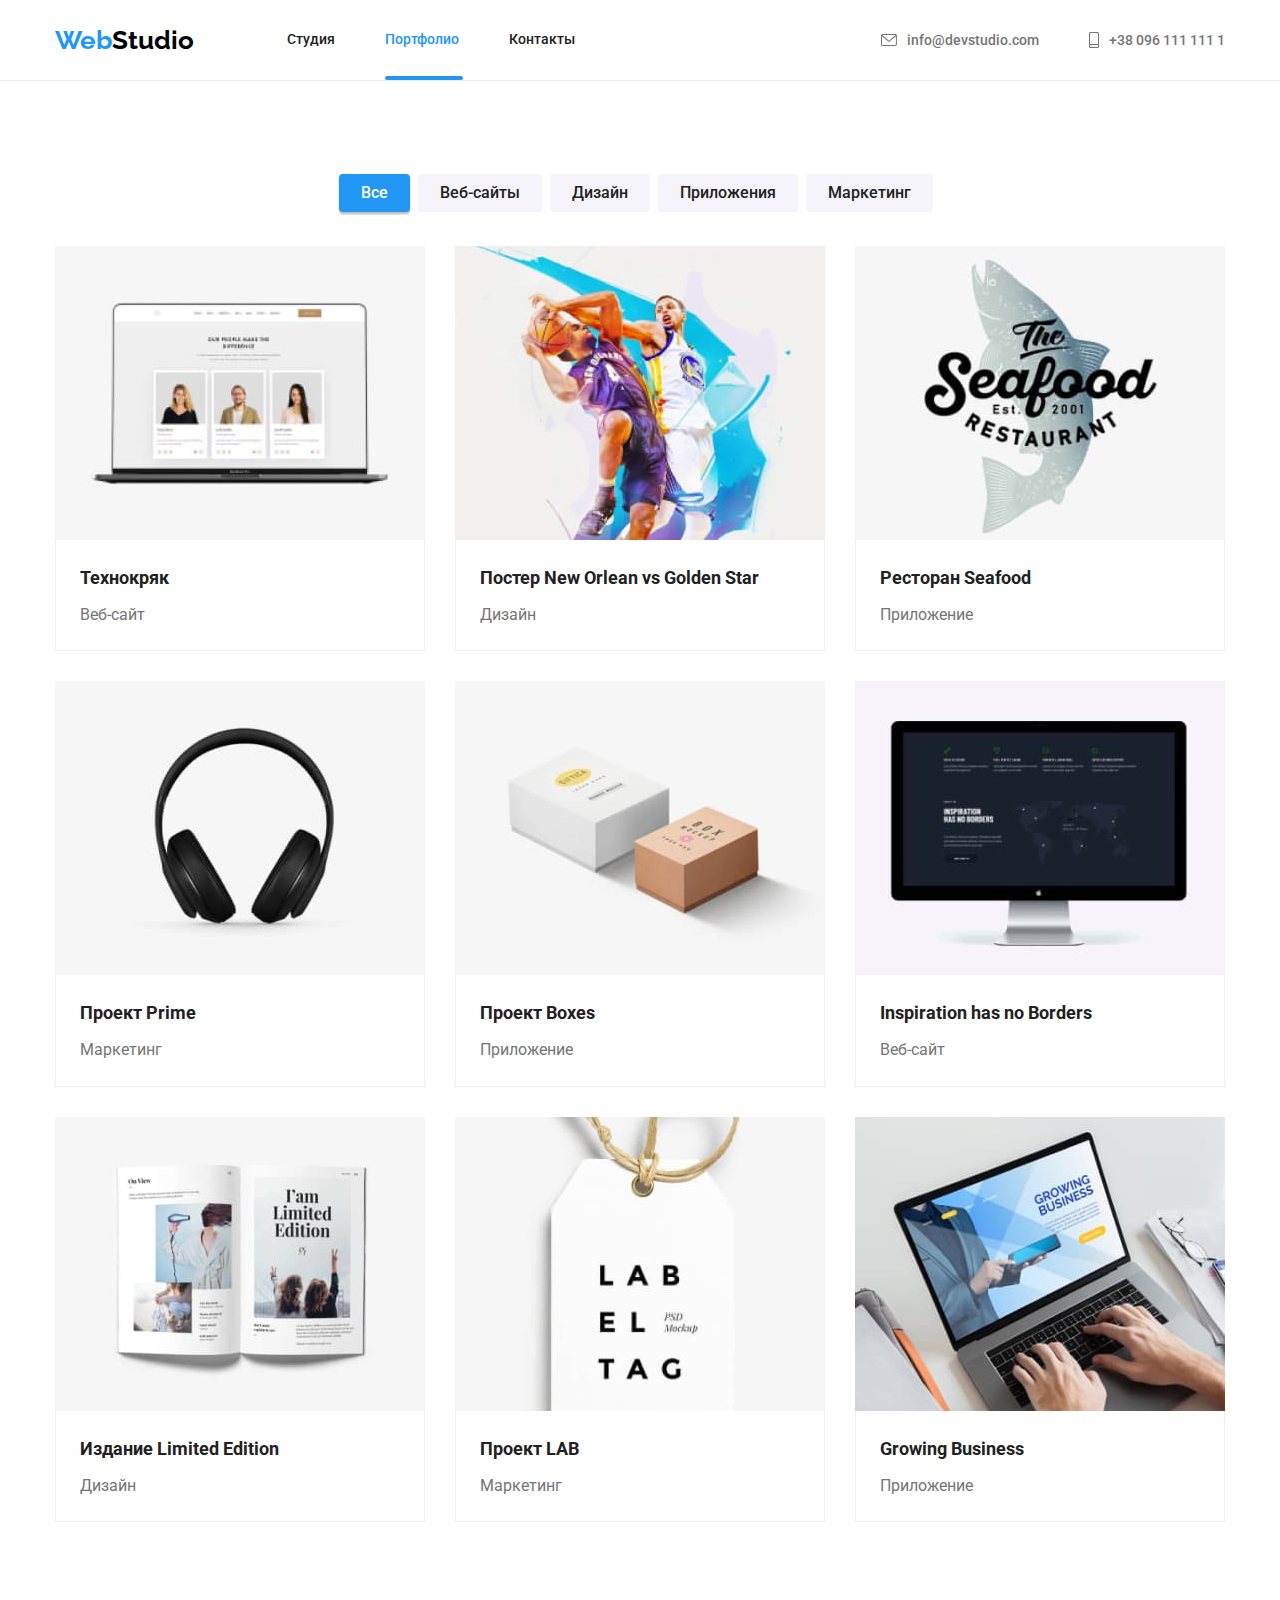
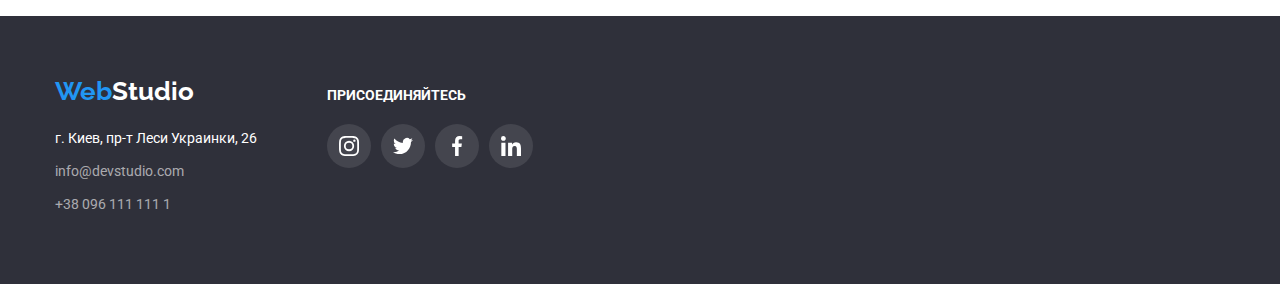
==== portfolio.html @ 64aadce5 "Initial commit" ====
<!DOCTYPE html>
<html lang="ru">
  <head>
    <meta charset="UTF-8" />
    <meta http-equiv="X-UA-Compatible" content="IE=edge" />
    <meta name="viewport" content="width=device-width, initial-scale=1.0" />
    <title>Портфолио</title>
    <link
      href="https://fonts.googleapis.com/css2?family=Raleway:wght@700&family=Roboto:wght@400;500;700;900&display=swap"
      rel="stylesheet"
    />
    <link
      rel="stylesheet"
      href="https://cdnjs.cloudflare.com/ajax/libs/modern-normalize/1.1.0/modern-normalize.min.css    "
    />
    <link rel="stylesheet" href="./css/slyles.css" />
  </head>
  <body>
    <header class="header">
      <nav class="container main-nav">
        <a href="./index.html" class="logo"
          >Web<span class="studio-header">Studio</span></a
        >
        <ul class="site-nav list">
          <li><a href="./index.html" class="link">Студия</a></li>
          <li><a href="" class="link-foto">Портфолио</a></li>
          <li><a href="" class="link">Контакты</a></li>
        </ul>
        <ul class="auth-nav list">
          <li class="nav-item">
            <a class="link" href="mailto:info@devstudio.com">
              <svg class="mail-icon" width="16" height="12">
                <use href="./images/symbol-defs.svg#icon-mail"></use>
              </svg>
              info@devstudio.com
            </a>
          </li>
          <li class="nav-item">
            <a class="link" href="tel:+380961111111">
              <svg class="mail-icon" width="10" height="16">
                <use href="./images/symbol-defs.svg#icon-smartphone"></use>
              </svg>
              +38 096 111 111 1
            </a>
          </li>
        </ul>
      </nav>
    </header>
    <main>
      <!--Портфолио-->
      <section class="section container portfolio">
        <h1 class="section-title hidden">Портфолио</h1>
        <ul class="list-button">
          <li><button type="button" class="section-btn-all">Все</button></li>
          <li><button type="button" class="section-btn">Веб-сайты</button></li>
          <li><button type="button" class="section-btn">Дизайн</button></li>
          <li>
            <button type="button" class="section-btn">Приложения</button>
          </li>
          <li><button type="button" class="section-btn">Маркетинг</button></li>
        </ul>
        <ul class="list foto">
          <li class="items">
            <div class="project-overlay">
              <a href="" class="list-link"
                ><img
                  src="./images/portfolio/cryak.jpg"
                  alt="Технокряк"
                  width="370"
                  height="294"
              /></a>
              <p class="text-portfolio">
                Ресурс предлагает комплексные предложения с разным уровнем
                функционала и сервисов. Все это позволит посетителю получить
                исчерпывающие сведения о компании или частном лице.
              </p>
            </div>
            <div class="project">
              <h2 class="project-name">Технокряк</h2>
              <p class="project-type">Веб-сайт</p>
            </div>
          </li>
          <li class="items">
            <div class="project-overlay">
              <a href="" class="list-link">
                <img
                  src="./images/portfolio/orlean.jpg"
                  alt="Постер New Orlean vs Golden Star"
                  width="370"
                  height="294"
              /></a>
              <p class="text-portfolio">
                Ресурс предлагает комплексные предложения с разным уровнем
                функционала и сервисов. Все это позволит посетителю получить
                исчерпывающие сведения о компании или частном лице.
              </p>
            </div>
            <div class="project">
              <h2 class="project-name">
                Постер <span>New Orlean vs Golden Star</span>
              </h2>
              <p class="project-type">Дизайн</p>
            </div>
          </li>
          <li class="items">
            <div class="project-overlay">
              <a href="" class="list-link"
                ><img
                  src="./images/portfolio/seafood.jpg"
                  alt="Ресторан Seafood"
                  width="370"
                  height="294"
              /></a>
              <p class="text-portfolio">
                Ресурс предлагает комплексные предложения с разным уровнем
                функционала и сервисов. Все это позволит посетителю получить
                исчерпывающие сведения о компании или частном лице.
              </p>
            </div>
            <div class="project">
              <h2 class="project-name">Ресторан <span>Seafood</span></h2>
              <p class="project-type">Приложение</p>
            </div>
          </li>
          <li class="items">
            <div class="project-overlay">
              <a href="" class="list-link"
                ><img
                  src="./images/portfolio/prime.jpg"
                  alt="Проект Prime"
                  width="370"
                  height="294"
              /></a>
              <p class="text-portfolio">
                Ресурс предлагает комплексные предложения с разным уровнем
                функционала и сервисов. Все это позволит посетителю получить
                исчерпывающие сведения о компании или частном лице.
              </p>
            </div>
            <div class="project">
              <h2 class="project-name">Проект <span>Prime</span></h2>
              <p class="project-type">Маркетинг</p>
            </div>
          </li>
          <li class="items">
            <div class="project-overlay">
              <a href="" class="list-link"
                ><img
                  src="./images/portfolio/boxes.jpg"
                  alt="Проект Boxes"
                  width="370"
                  height="294"
              /></a>
              <p class="text-portfolio">
                Ресурс предлагает комплексные предложения с разным уровнем
                функционала и сервисов. Все это позволит посетителю получить
                исчерпывающие сведения о компании или частном лице.
              </p>
            </div>
            <div class="project">
              <h2 class="project-name">Проект <span>Boxes</span></h2>
              <p class="project-type">Приложение</p>
            </div>
          </li>
          <li class="items">
            <div class="project-overlay">
              <a href="" class="list-link"
                ><img
                  src="./images/portfolio/inspiration.jpg"
                  alt="Inspiration has no Borders"
                  width="370"
                  height="294"
              /></a>
              <p class="text-portfolio">
                Ресурс предлагает комплексные предложения с разным уровнем
                функционала и сервисов. Все это позволит посетителю получить
                исчерпывающие сведения о компании или частном лице.
              </p>
            </div>
            <div class="project">
              <h2 class="project-name">
                <span>Inspiration has no Borders</span>
              </h2>
              <p class="project-type">Веб-сайт</p>
            </div>
          </li>
          <li class="items">
            <div class="project-overlay">
              <a href="" class="list-link"
                ><img
                  src="./images/portfolio/limited-edition.jpg"
                  alt="Издание Limited Edition"
                  width="370"
                  height="294"
              /></a>
              <p class="text-portfolio">
                Ресурс предлагает комплексные предложения с разным уровнем
                функционала и сервисов. Все это позволит посетителю получить
                исчерпывающие сведения о компании или частном лице.
              </p>
            </div>
            <div class="project">
              <h2 class="project-name">Издание <span>Limited Edition</span></h2>
              <p class="project-type">Дизайн</p>
            </div>
          </li>
          <li class="items">
            <div class="project-overlay">
              <a href="" class="list-link"
                ><img
                  src="./images/portfolio/lab.jpg"
                  alt="Проект LAB"
                  width="370"
                  height="294"
              /></a>
              <p class="text-portfolio">
                Ресурс предлагает комплексные предложения с разным уровнем
                функционала и сервисов. Все это позволит посетителю получить
                исчерпывающие сведения о компании или частном лице.
              </p>
            </div>
            <div class="project">
              <h2 class="project-name">Проект <span>LAB</span></h2>
              <p class="project-type">Маркетинг</p>
            </div>
          </li>
          <li class="items">
            <div class="project-overlay">
              <a href="" class="list-link"
                ><img
                  src="./images/portfolio/growing.jpg"
                  alt="Growing Business"
                  width="370"
                  height="294"
              /></a>
              <p class="text-portfolio">
                Ресурс предлагает комплексные предложения с разным уровнем
                функционала и сервисов. Все это позволит посетителю получить
                исчерпывающие сведения о компании или частном лице.
              </p>
            </div>
            <div class="project">
              <h2 class="project-name"><span>Growing Business</span></h2>
              <p class="project-type">Приложение</p>
            </div>
          </li>
        </ul>
      </section>
    </main>

    <footer class="footer">
      <div class="container">
        <div class="address">
          <a href="./index.html" class="logo"
            >Web<span class="studio-footer">Studio</span></a
          >
          <address>
            <ul class="list">
              <li>
                <a
                  href="https://bit.ly/3pXMvUd"
                  target="_blank"
                  rel="noopener noreferrer"
                  class="list-address"
                  >г. Киев, пр-т Леси Украинки, 26</a
                >
              </li>
              <li>
                <a href="mailto:info@devstudio.com" class="mail"
                  >info@devstudio.com</a
                >
              </li>
              <li>
                <a href="tel:+380961111111" class="tel">+38 096 111 111 1</a>
              </li>
            </ul>
          </address>
        </div>
        <div class="content">
          <h4>ПРИСОЕДИНЯЙТЕСЬ</h4>
          <ul class="social-network-footer">
            <li class="social-footer">
              <a class="social-link-footer" href="" aria-label="Instagram">
                <svg class="network-footer" width="20px" height="20px">
                  <use href="./images/symbol-defs.svg#icon-instagram"></use>
                </svg>
              </a>
            </li>
            <li class="social-footer">
              <a class="social-link-footer" href="" aria-label="Twitter">
                <svg class="network-footer" width="20" height="20">
                  <use href="./images/symbol-defs.svg#icon-twitter"></use>
                </svg>
              </a>
            </li>
            <li class="social-footer">
              <a class="social-link-footer" href="" aria-label="Facebook">
                <svg class="network-footer" width="20" height="20">
                  <use href="./images/symbol-defs.svg#icon-facebook"></use>
                </svg>
              </a>
            </li>
            <li class="social-footer">
              <a class="social-link-footer" href="" aria-label="LinkedIn">
                <svg class="network-footer" width="20" height="20">
                  <use href="./images/symbol-defs.svg#icon-linkedin"></use>
                </svg>
              </a>
            </li>
          </ul>
        </div>
      </div>
    </footer>
  </body>
</html>
---- css/slyles.css ----
:root {
    --primary-text-color: #757575;
    --title-text-color: #212121;
    --text-decoration-color: #2196f3;
    --white-color:#ffffff;
    --btn-bg-color:#F5F4FA;
    --icon-color:#AFB1B8;
    --complementary-color: #2F303ACC;
  }
  
  body {
    font-family: "Roboto", "Oxygen", "Ubuntu", "Cantarell", "Open Sans",
      "Helvetica Neue", sans-serif;
  }
  
  /* Логотип */
  .studio-header {
    color: #000;
    font-family: 'Raleway';
  }
  
  .studio-footer {
    display: inline-block;
    color: var(--white-color);
    margin-bottom: 20px;
  }
  
  .logo {
    display: inline-block;
    margin-bottom: 20;
    font-family: 'Raleway';
    font-weight: 700;
    font-size: 26px;
    line-height: 1.19;
    color: var(--text-decoration-color);
    text-decoration: none;
    transition-property: color;
    transition-duration: 250ms;
    transition-timing-function: cubic-bezier(0.4, 0, 0.2, 1)
  }
  
  .logo:hover {
    color: var(--text-decoration-color);
  }

  /* Утилиты */
  .list {
    list-style-type: none;
    padding: 0;
    margin: 0;
  }  
  
  .container{
    margin-left: auto;
    margin-right: auto;
    width: 1170px;
  }

.hero,
.features{
  align-items: center;
}

.link{
  display: block;
  padding-top: 32px;
  padding-bottom: 32px;
  color: var(--primary-text-color); 
}

/* Скрытый заголовок h1 */
.hidden{
    display: none;
  }

/* Полоса под header*/
   .header{
     outline: 1px solid #ECECEC;
   } 


  /* Header Студия и Фото*/
  .link-studio,
  .link-foto {
    display: block;
    padding-top: 32px;
    padding-bottom: 32px;
    font-weight: 500;
    font-size: 14px;
    line-height: 1.14;
    color: var(--text-decoration-color);
    text-decoration: none;
  }

  .link-studio::after{
    position: absolute;
    display: block;
    content: "";
    width: 48px;
    height: 4px;
    border-radius: 2px;
    margin-top: 28px;
    background-color: var(--text-decoration-color);
    opacity: 1;
  }

  .link-foto::after{
    position: absolute;
    display: block;
    content: "";
    width: 78px;
    height: 4px;
    border-radius: 2px;
    margin-top: 28px;
    background-color: var(--text-decoration-color);
    opacity: 1;
  }


  /* Main-nav */
  .main-nav{
    display: flex;
    align-items: center;
  }
  
  /* Site-nav */
  .site-nav .link {
    font-weight: 500;
    font-size: 14px;
    line-height: 1.14;
    color: var(--title-text-color);
    text-decoration: none;
    transition-property: color;
    transition-duration: 250ms;
    transition-timing-function: cubic-bezier(0.4, 0, 0.2, 1)
  }
  
  .site-nav .link:hover,
  .site-nav .link:focus {
    color: var(--text-decoration-color);
  }
  
.site-nav{
  display: flex;
  margin-left: 93px;
}

.site-nav li:not(:last-child){
  margin-right: 50px;
}

  /* Auth-nav */
  .auth-nav{
    display: flex;
    margin-left: auto;
  }

  .auth-nav .link {
    display: flex;
    align-items: center;
    padding-top: 32px;
    padding-bottom: 32px;
    border: none;
    font-weight: 500;
    font-size: 14px;
    line-height: 1.14
    color: var(--primary-text-color);
    text-decoration: none;
    transition-duration: 250ms;
    transition-timing-function: cubic-bezier(0.4, 0, 0.2, 1)
  }

  .mail-icon{
    margin-right: 10px;
    fill: currentColor;
    align-items: center;
    transition-duration: 250ms;
    transition-timing-function: cubic-bezier(0.4, 0, 0.2, 1)
  }

  .mail-icon:hover,
  .mail-icon:focus{
    fill: var(--text-decoration-color);

  }

  .auth-nav .link:hover,
  .auth-nav .link:focus {
    color: var(--text-decoration-color);

  }
   
  .auth-nav li+ li{
  margin-left: 50px;
  }

  /* Hero */
  .hero {
    background-color: #2F303A;
    background-image: linear-gradient(rgba(47, 48, 58, 0.4), rgba(47, 48, 58, 0.4)), url('../images/hero.jpg');
    margin-left: auto;
    margin-right: auto;
    max-width: 1600px;
    height: 600px;
    text-align: center;
    padding-top: 200px;
    padding-bottom: 200px;
  }
  .hero-title {
    margin-top: 0;
    margin-bottom: 30px;
    font-weight: 900;
    font-size: 44px;
    line-height: 1.36;
    text-transform: uppercase;
    color: var(--white-color);
  }
  .hero .button {
    display: inline-block;
    padding: 10px 32px;
    border: none;
    font-weight: 700;
    font-size: 16px;
    line-height: 1.9;
    color: var(--white-color);
    background-color: var(--text-decoration-color);
    border-radius: 4px;
    min-width: 200px;
    text-align: center;
    transition-duration: 250ms;
    transition-timing-function: cubic-bezier(0.4, 0, 0.2, 1)
  }

  .hero .button:hover{
    color: var(--white-color);
    background-color: #188CE8;
  }

  .backdrop{
    width: 100%;
    height: 100%;
    position:fixed;
    top: 0;
    left: 0;
    background-color: rgba(0, 0, 0, 0.2);
    opacity: 1;
    transition-duration: 250ms;
    transition-timing-function: cubic-bezier(0.4, 0, 0.2, 1)
  }

  .modal{
    width: 528px;
    height: 581px;
    position: absolute;
    background-color: var(--white-color);
    top: 50%;
    left: 50%;
    border-radius: 4px;
    transform: translate(-50%,-50%);
    transition-duration: 250ms;
    transition-timing-function: cubic-bezier(0.4, 0, 0.2, 1)
  }

  .close-button{
    width: 30px;
    height: 30px;
    position: absolute;
    top: 8px;
    right: 10px;
    background-color: transparent;
    border: 1px solid rgba(0, 0, 0, 0.1);
    border-radius: 50%;
    cursor: pointer;
    transition-duration: 250ms;
    transition-timing-function: cubic-bezier(0.4, 0, 0.2, 1)
  }

  .backdrop.is-hidden{
    opacity: 0;
    visibility: hidden;
    pointer-events: none;
  }

  /* Заголовки всех секций h1 */
  .section-title {
    text-align: center;
    margin-top: 0;
    font-weight: 700;
    font-size: 36px;
    line-height: 1.17;
    color: var(--title-text-color);
  }

  .section{
    padding-top: 94px;
    padding-bottom: 94px;
  }
  
  .content{
    padding-top: 0;
  }

  /* секция Особенности */
.features{
  display: flex;
  flex-wrap: wrap;
  align-items: center;
  justify-content: space-between;
}

.features .item{
  width: 270px;
}

  .title {
    margin-top: 0;
    margin-bottom: 10px;
    font-weight: 700;
    font-size: 14px;
    line-height: 1.14;
    color: var(--title-text-color);
    text-transform: uppercase;
  }

  .text {
    margin-top: 0;
    margin-bottom: 0;
    font-weight: 400;
    font-size: 14px;
    line-height: 1.71;
    color: var(--primary-text-color);
  }

  .item-features{
    display: flex;
    width: 270px;
    height: 120px;
    justify-content: center;
    align-items: center;
    margin-bottom: 30px;
    border: 1px solid transparent;
    border-radius: 4px;
    background-color: var(--btn-bg-color);
  }
  
/* Чем мы занимаемся */
  .picture{
  display: flex;
  justify-content: space-between;
  }

  .item-picture{
    position: relative;
  }

  .text-picture{
    position: absolute;
    display: flex;
    width: 100%;
    padding-top: 27px;
    padding-bottom: 27px;
    justify-content: center;
    align-items: center;
    color: var(--white-color);
    background-color: rgba(47, 48, 58, 0.8);
    font-weight: 700;
    font-size: 14px;
    line-height: 1.17;
    transform: translate(0px, -100%);
  } 


  /* секция Наша команда */
  .peoples{
    background-color: #F5F4FA;
  }

  .userpic{
    display: flex;
    justify-content: space-between;
  }

  .item-userpic{
    box-shadow: 0px 1px 3px rgba(0, 0, 0, 0.12),
    0px 1px 1px rgba(0, 0, 0, 0.14),
    0px 2px 1px rgba(0, 0, 0, 0.2);
  }

  img{
    display: block;
    max-width: 100%
  }

  .name-position{
    padding-top: 30px;
    padding-bottom: 30px;
    box-shadow: 0px 1px 3px rgba(0, 0, 0, 0.12),
    0px 1px 1px rgba(0, 0, 0, 0.14),
    0px 2px 1px rgba(0, 0, 0, 0.2);
    border-radius: 0px 0px 4px 4px;
    background-color: var(--white-color);
  }

  .name {
    margin-top: 0px;
    margin-bottom: 10px;
    text-align: center;
    font-weight: 500;
    font-size: 16px;
    line-height: 1.19
    color: var(--title-text-color);
  }
  
  .position {
    margin-top: 0;
    margin-bottom: 16px;
    text-align: center;
    font-weight: 400;
    font-size: 16px;
    line-height: 1.19;
    color: var(--primary-text-color);
  }

  .social-network{
    display: flex;
    justify-content: space-between;
    align-items: center;
    padding-right: 32px;
    padding-left: 32px;
    list-style-type: none;
  }
  
  .social-network>.social:not(:last-child){
    margin-right: 10px;}
  

 .social-link{
   display: flex;
    width: 44px;
    height: 44px;
    border-radius: 50%;
    justify-content: center;
    align-items: center;
    cursor: pointer;
    background-color: var(--white-color);
    fill: var(--icon-color);
    transition-duration: 250ms;
    transition-timing-function: cubic-bezier(0.4, 0, 0.2, 1)
  }

  .social-link:hover,
  .social-link:focus{
    background-color: var(--text-decoration-color);
    fill: var(--white-color);

  }

/* Постоянные клиенты */
.clients{
  width: 1170px;
  margin-left: auto;
  margin-right: auto;
}

.list-clients{
  display: flex;
  list-style-type: none;
  padding: 0;
}

.item-clients:not(:last-child){
  margin-right: 30px;
}

.link-clients{
  display: flex;
  width: 170px;
  height: 92px;
  justify-content: center;
  align-items: center;
  border-radius: 4px;
  border: 1px solid #AFB1B8;
  fill: var(--icon-color);
  transition-duration: 250ms;
  transition-timing-function: cubic-bezier(0.4, 0, 0.2, 1)
}

.link-clients:hover,
.link-clients:focus{
  border: 1px solid #2196F3;
  fill: var(--text-decoration-color);

}

  /* Кнопки портфолио */
  .section-btn-all {
    display: block;
    padding: 6px 22px;
    margin-right: 8px;
    border: none;
    box-shadow: 0px 3px 1px rgba(0, 0, 0, 0.1),
    0px 1px 2px rgba(0, 0, 0, 0.08),
    0px 2px 2px rgba(0, 0, 0, 0.12);
    border-radius: 4px;
    font-weight: 500;
    font-size: 16px;
    line-height: 1.62;
    color: var(--white-color);
    background-color: var(--text-decoration-color);
  }
  
  .section-btn{
    display: block;
    padding: 6px 22px;
    margin-right: 8px;
    border: none;
    border-radius: 4px;
    font-weight: 500;
    font-size: 16px;
    line-height: 1.62;
    text-align: center;
    color: var(--title-text-color);
    background-color: #F5F4FA;
    transition-duration: 250ms;
    transition-timing-function: cubic-bezier(0.4, 0, 0.2, 1)
    }
    
  .section-btn:hover,
  .section-btn:focus {
    font-weight: 500;
    font-size: 16px;
    line-height: 1.62;
    color: var(--white-color);
    background-color: var(--text-decoration-color);
    box-shadow: 0px 3px 1px rgba(0, 0, 0, 0.1),
    0px 1px 2px rgba(0, 0, 0, 0.08),
    0px 2px 2px rgba(0, 0, 0, 0.12);

  }

  .list-button{
    list-style: none;
  }
  
  /* Портфолио*/

.portfolio{
  padding: 94px 0;
}

.list-button{
  display: flex;
  margin: 0 0 34px;
  padding-left: 0;
  padding-right: 0;
  justify-content: center;
}

.foto{
  display: flex;
  flex-wrap: wrap;
  justify-content: space-between;
  margin: 0 0 -30px -30px;
}

.items{
  box-sizing: border-box;
  width: calc(100%/3 - 30px);
  margin: 0 0 30px 30px;
  transition-duration: 250ms;
  transition-timing-function: cubic-bezier(0.4, 0, 0.2, 1)
}

.items:hover{
  box-shadow: 1px 4px 6px rgba(0, 0, 0, 0.16),
  0px 4px 4px rgba(0, 0, 0, 0.06),
  0px 1px 1px rgba(0, 0, 0, 0.12);
}

.project-overlay{
  position: relative;
  overflow: hidden;
}

.text-portfolio{
  position:absolute;
  top: 0;
  left: 0;
  width: 370px;
  height: 294px;
  font-size: 18px;
  line-height: 1.56;
  color: var(--white-color);
  padding: 63px 24px;
  margin-top: 0px;
  margin-bottom: 0px;
  background-color: rgba(33, 150, 243, 0.9);
  transform: translateY(100%);
  transition: transform 250ms cubic-bezier(0.4, 0, 0.2, 1);
}

.items:hover .text-portfolio{
  transform: translateY(0%);
  transition: transform 250ms cubic-bezier(0.4, 0, 0.2, 1);
}

.project{
  margin-left: auto;
  margin-right: auto;
  padding: 20px 24px;
   background: #FFFFFF;
   border: 1px solid #EEEEEE;
  border-top: none;
}

  .project-name {
    margin: 0 0 4px;
    font-weight: 700;
    font-size: 18px;
    line-height: 2;
    color: var(--title-text-color)
  }
  
  .project-type {
    margin: 0;
    font-weight: 400;
    font-size: 16px;
    line-height: 1.9;
    color: var(--primary-text-color);
  }

  .list-link{
    transition-duration: 250ms;
    transition-timing-function: cubic-bezier(0.4, 0, 0.2, 1)
  }

  .list-link:hover{
    background-color: var(--text-decoration-color);
  }

  /* Footer */
  .footer {
    background: #2f303a;
  }

  .footer>.container{
    display: flex;
  }

  /* Адрес */
  .address{
    padding: 60px 70px 60px 0px;
  }

  .list-address {
  font-style: normal;
  font-weight: 400;
  font-size: 14px;
  line-height: 1.71;
  color: var(--white-color) ;
  text-decoration: none;
  transition-duration: 250ms;
  transition-timing-function: cubic-bezier(0.4, 0, 0.2, 1)
  }
  
  .list-address:hover,
  .list-address:focus,
  .mail:hover,
  .mail:focus,
  .tel:hover,
  .tel:focus {
  color: var(--text-decoration-color);

  }
  
  .mail,
  .tel {
  font-style: normal;
  font-weight: 400;
  font-size: 14px;
  line-height: 1.71;
  color: rgba(255, 255, 255, 0.6);
  text-decoration: none;
  transition-duration: 250ms;
  transition-timing-function: cubic-bezier(0.4, 0, 0.2, 1)
  }

.list-address,
.mail{
  display: inline-block;
  margin-bottom: 9px;
}

  .tel{
    display: inline-block;
  }

  /* Присоединяйтесь в социальных сетях */
  .content{
    padding-top: 72px;
    padding-bottom: 100px;
  }

  h4{
    margin-top: 0;;
    margin-bottom: 20px;
    font-style: bold;
    font-size: 14px;
    line-height: 1.14;
    color: var(--white-color);
  }

  .social-network-footer{
    display: flex;
    list-style-type: none;
    padding: 0;
  }

  .social-footer:not(:last-child){
    margin-right: 10px;
  }

  .social-link-footer{
    display: flex;
     width: 44px;
     height: 44px;
     border-radius: 50%;
     justify-content: center;
     align-items: center;
     cursor: pointer;
     background-color: rgba(255, 255, 255, 0.1);
     fill: var(--white-color);
     transition-duration: 250ms;
     transition-timing-function: cubic-bezier(0.4, 0, 0.2, 1)
   }
 
   .social-link-footer:hover,
   .social-link-footer:focus{
     background-color: var(--text-decoration-color);
     fill: var(--white-color);
   }
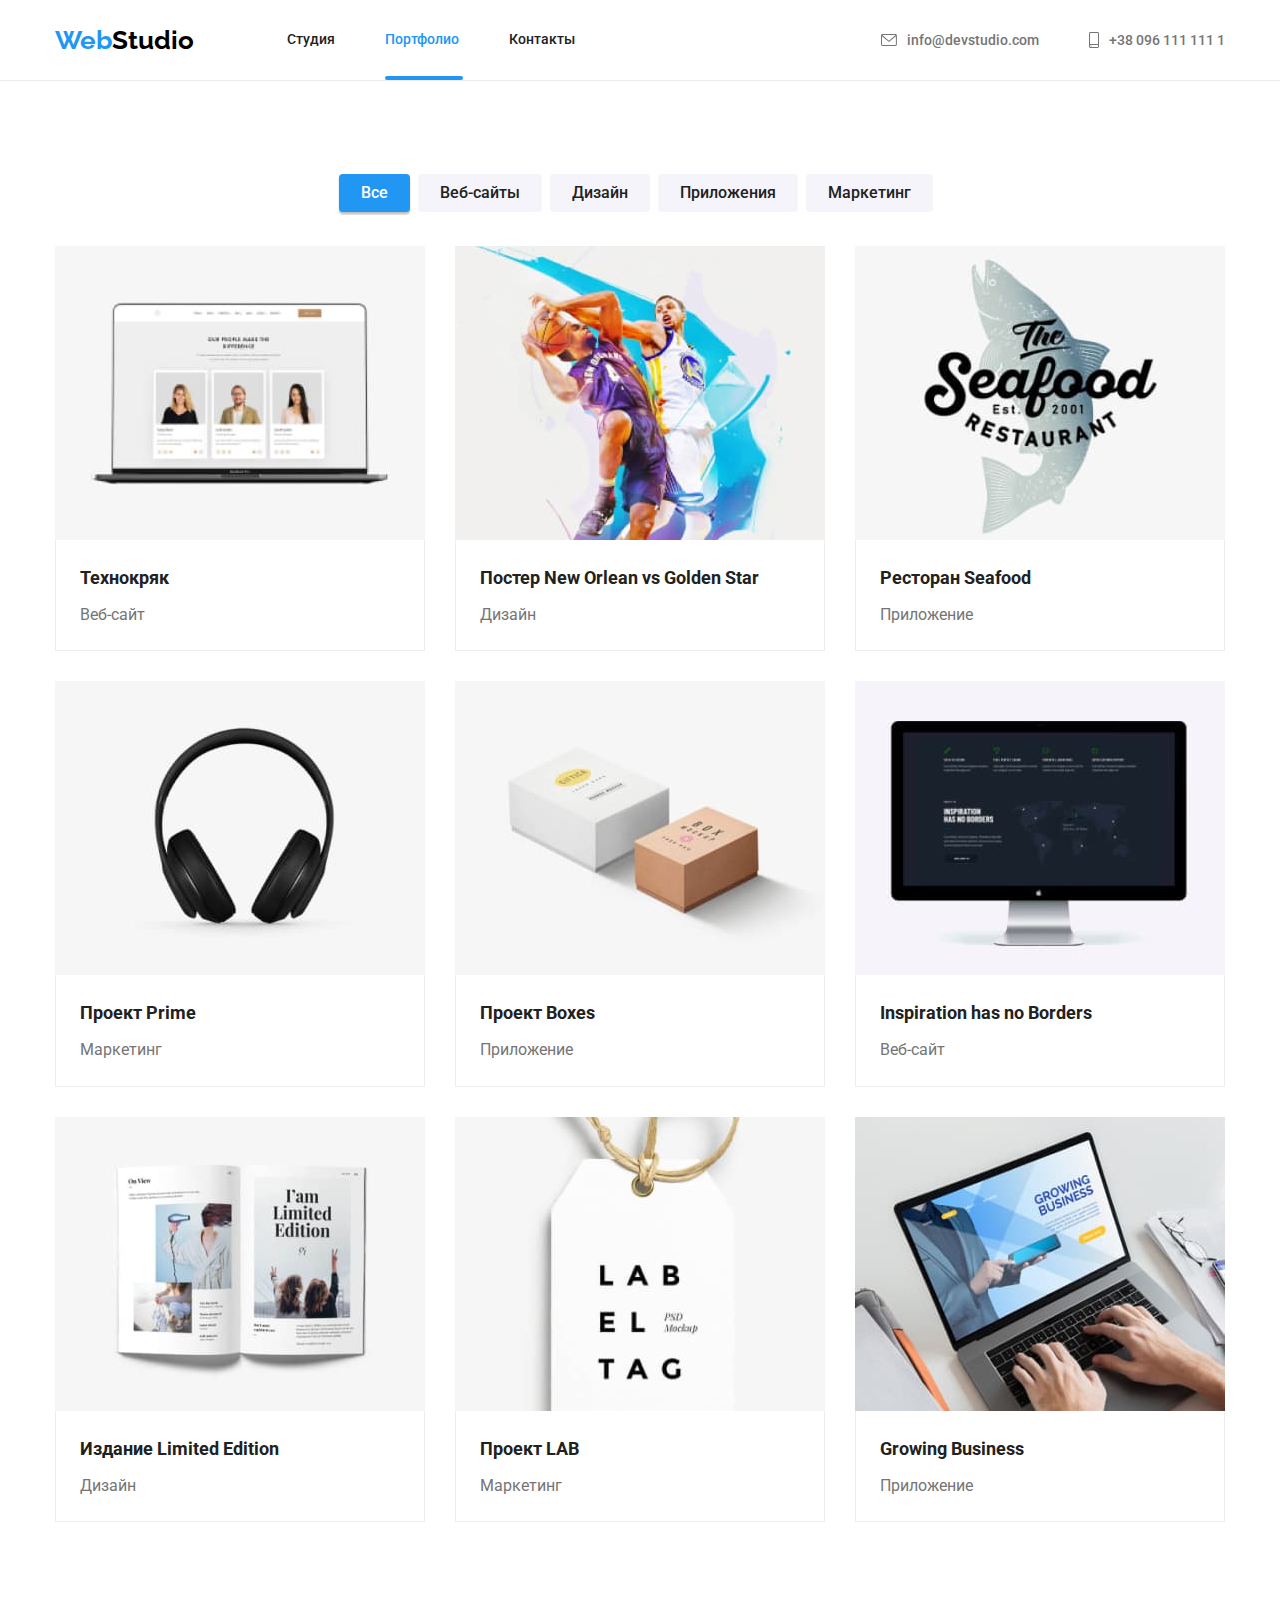
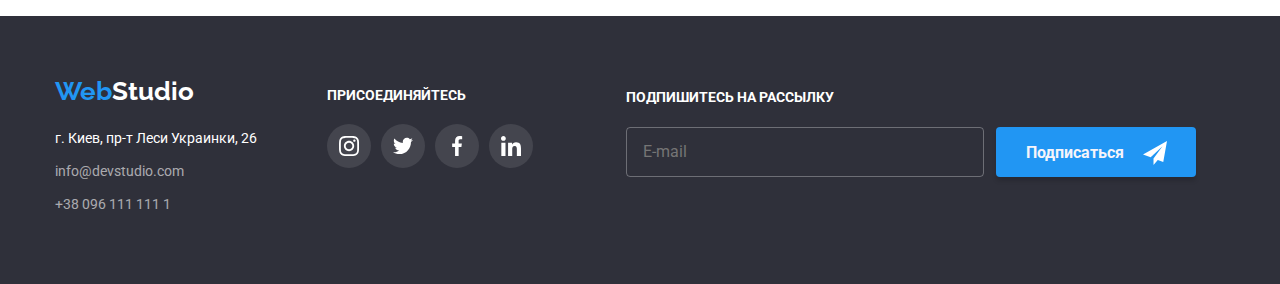
==== commit 8a0a6010: "готовое ДЗ-06" ====
--- a/portfolio.html
+++ b/portfolio.html
@@ -281,7 +281,7 @@
           <ul class="social-network-footer">
             <li class="social-footer">
               <a class="social-link-footer" href="" aria-label="Instagram">
-                <svg class="network-footer" width="20px" height="20px">
+                <svg class="network-footer" width="20" height="20">
                   <use href="./images/symbol-defs.svg#icon-instagram"></use>
                 </svg>
               </a>
@@ -309,6 +309,25 @@
             </li>
           </ul>
         </div>
+        <div class="forma">
+          <form class="form">
+            <span class="form-label">ПОДПИШИТЕСЬ НА РАССЫЛКУ</span><br />
+            <div class="footer-box">
+              <input
+                type="text"
+                class="form-input"
+                name="subscription"
+                placeholder="E-mail"
+              />
+              <button class="btn" type="submit">
+                <span class="btn-title">Подписаться</span>
+                <svg class="btn-icon" width="24" height="24">
+                  <use href="./images/symbol-defs.svg#icon-telegram"></use>
+                </svg>
+              </button>
+            </div>
+          </form>
+        </div>
       </div>
     </footer>
   </body>
--- a/css/slyles.css
+++ b/css/slyles.css
@@ -6,6 +6,7 @@
     --btn-bg-color:#F5F4FA;
     --icon-color:#AFB1B8;
     --complementary-color: #2F303ACC;
+    --option: cubic-bezier(0.4, 0, 0.2, 1);
   }
   
   body {
@@ -36,7 +37,7 @@
     text-decoration: none;
     transition-property: color;
     transition-duration: 250ms;
-    transition-timing-function: cubic-bezier(0.4, 0, 0.2, 1)
+    transition-timing-function: var(--option);
   }
   
   .logo:hover {
@@ -132,7 +133,7 @@
     text-decoration: none;
     transition-property: color;
     transition-duration: 250ms;
-    transition-timing-function: cubic-bezier(0.4, 0, 0.2, 1)
+    transition-timing-function: var(--option);
   }
   
   .site-nav .link:hover,
@@ -175,7 +176,7 @@
     fill: currentColor;
     align-items: center;
     transition-duration: 250ms;
-    transition-timing-function: cubic-bezier(0.4, 0, 0.2, 1)
+    transition-timing-function: var(--option);
   }
 
   .mail-icon:hover,
@@ -228,7 +229,7 @@
     min-width: 200px;
     text-align: center;
     transition-duration: 250ms;
-    transition-timing-function: cubic-bezier(0.4, 0, 0.2, 1)
+    transition-timing-function: var(--option);
   }
 
   .hero .button:hover{
@@ -245,7 +246,7 @@
     background-color: rgba(0, 0, 0, 0.2);
     opacity: 1;
     transition-duration: 250ms;
-    transition-timing-function: cubic-bezier(0.4, 0, 0.2, 1)
+    transition-timing-function: var(--option);
   }
 
   .modal{
@@ -255,10 +256,11 @@
     background-color: var(--white-color);
     top: 50%;
     left: 50%;
+    box-shadow: 0px 1px 3px rgba(0, 0, 0, 0.12), 0px 1px 1px rgba(0, 0, 0, 0.14), 0px 2px 1px rgba(0, 0, 0, 0.2);
     border-radius: 4px;
     transform: translate(-50%,-50%);
     transition-duration: 250ms;
-    transition-timing-function: cubic-bezier(0.4, 0, 0.2, 1)
+    transition-timing-function: var(--option);
   }
 
   .close-button{
@@ -272,7 +274,11 @@
     border-radius: 50%;
     cursor: pointer;
     transition-duration: 250ms;
-    transition-timing-function: cubic-bezier(0.4, 0, 0.2, 1)
+    transition-timing-function: var(--option);
+  }
+
+  .close-icon:hover{
+    fill: var(--text-decoration-color);
   }
 
   .backdrop.is-hidden{
@@ -445,7 +451,7 @@
     background-color: var(--white-color);
     fill: var(--icon-color);
     transition-duration: 250ms;
-    transition-timing-function: cubic-bezier(0.4, 0, 0.2, 1)
+    transition-timing-function: var(--option);
   }
 
   .social-link:hover,
@@ -482,7 +488,7 @@
   border: 1px solid #AFB1B8;
   fill: var(--icon-color);
   transition-duration: 250ms;
-  transition-timing-function: cubic-bezier(0.4, 0, 0.2, 1)
+  transition-timing-function: var(--option);
 }
 
 .link-clients:hover,
@@ -522,7 +528,7 @@
     color: var(--title-text-color);
     background-color: #F5F4FA;
     transition-duration: 250ms;
-    transition-timing-function: cubic-bezier(0.4, 0, 0.2, 1)
+    transition-timing-function: var(--option);
     }
     
   .section-btn:hover,
@@ -568,7 +574,7 @@
   width: calc(100%/3 - 30px);
   margin: 0 0 30px 30px;
   transition-duration: 250ms;
-  transition-timing-function: cubic-bezier(0.4, 0, 0.2, 1)
+  transition-timing-function: var(--option);
 }
 
 .items:hover{
@@ -631,7 +637,7 @@
 
   .list-link{
     transition-duration: 250ms;
-    transition-timing-function: cubic-bezier(0.4, 0, 0.2, 1)
+    transition-timing-function: var(--option);
   }
 
   .list-link:hover{
@@ -660,7 +666,7 @@
   color: var(--white-color) ;
   text-decoration: none;
   transition-duration: 250ms;
-  transition-timing-function: cubic-bezier(0.4, 0, 0.2, 1)
+  transition-timing-function: var(--option);
   }
   
   .list-address:hover,
@@ -682,7 +688,7 @@
   color: rgba(255, 255, 255, 0.6);
   text-decoration: none;
   transition-duration: 250ms;
-  transition-timing-function: cubic-bezier(0.4, 0, 0.2, 1)
+  transition-timing-function: var(--option);
   }
 
 .list-address,
@@ -731,7 +737,7 @@
      background-color: rgba(255, 255, 255, 0.1);
      fill: var(--white-color);
      transition-duration: 250ms;
-     transition-timing-function: cubic-bezier(0.4, 0, 0.2, 1)
+     transition-timing-function: var(--option);
    }
  
    .social-link-footer:hover,
@@ -740,6 +746,241 @@
      fill: var(--white-color);
    }
 
-
-
-
+   .forma{
+     margin-top: 72px;
+     margin-left: 93px;
+   }
+
+   .form-label{
+    font-weight: 700;
+     font-size: 14px;
+     line-height: 1.17;
+     color: var(--white-color);
+   }
+
+   .footer-box{
+     display: flex;
+     align-items: center;
+     justify-content: center;
+   }
+
+   .form-input{
+    width: 358px;
+    height: 50px;
+    margin-top: 20px;
+    padding-top: 15px;
+    padding-bottom: 15px;
+    padding-left: 16px;
+    font-size: 16px;
+    line-height: 1.25;
+    align-items: center;
+    color: rgba(255, 255, 255, 0.6);
+    border: 1px solid rgba(255, 255, 255, 0.3);
+    border-shadow(0px 4px 4px rgba(0, 0, 0, 0.15));
+    border-radius: 4px;
+    background-color: transparent;
+    outline: none;
+   }
+
+   .btn{
+     position: relative;
+     margin-top: 20px;
+     margin-left: 12px;
+     padding: 10px 62px 10px 29px;
+     width: 200px;
+     height: 50px;
+     font-weight: 700;
+     font-size: 16px;
+     line-height: 1.88;
+     align-items: center;
+     color: var(--btn-bg-color);
+     background-color: var(--text-decoration-color);
+     box-shadow: 0px 4px 4px rgba(0, 0, 0, 0.15);
+     border-radius: 4px;
+     border: 1px solid transparent;
+     transition-duration: 250ms;
+     transition-timing-function: var(--option);
+   }
+
+   .btn:hover{
+    color: var(--white-color);
+    background-color: #188CE8;
+   }
+
+   .btn-title{
+     position: absolute;
+     top: 10px;
+     left: 29px;
+   }
+
+   .btn-icon{
+     position: absolute;
+     top: 13px;
+     right: 28px;
+   }
+
+   /* Модальное окно */
+   .form{
+     width: 100%;
+     height: 100%;
+   }
+
+   .form-text{
+     display: block;
+     margin: 40px 40px 2px;
+     font-weight: 700;
+     font-size: 20px;
+     line-height: 1.17;
+     color: var(--title-text-color);
+     text-align: center;
+   }
+
+   .field{
+    position: relative;
+    display: block;
+    width: 100%;
+    padding-left: 40px;
+    padding-right: 40px;
+    margin-top: 10px;
+  }
+   
+   .subtitle{
+     display: block;
+     margin-top: 10px;
+     font-size: 12px;
+     line-height: 1.17;
+     color: var(--primary-text-color);
+   }
+
+   .input {
+     display: block;
+     width: 100%;
+     height: 40px;
+     margin-top: 4px;
+     padding-left: 42px;
+     font-size: 16px;
+     line-height: 1.12;
+     border: 1px solid rgba(33, 33, 33, 0.2);
+     border-radius: 4px;
+     transition-duration: 250ms;
+     transition-timing-function: var(--option);
+     transition: border-color;
+     outline: none;
+   }
+
+   .input:hover,
+   .input:focus{
+     border-color: var(--text-decoration-color);
+     fill:var(--text-decoration-color;)
+   }
+
+   .field:focus-within >.data-icon{
+     fill: var(--text-decoration-color);
+   }
+
+   .field:focus-within >.input{
+     border-color: var(--text-decoration-color);
+   }
+
+   .data-icon{
+     position: absolute;
+     top: 50%;
+     left: 52px;
+     transition-duration: 250ms;
+     transition-timing-function: var(--option);
+   }
+
+   .comment{
+    margin-top: 4px;
+    padding: 12px 16px;
+    width: 100%;
+    height: 120px;
+    font-size: 14px;
+    line-height: 1.14;
+    color: var(--primary-text-color);
+    border: 1px solid rgba(33, 33, 33, 0.2);
+    border-radius: 4px;
+    resize: none;
+    transition-duration: 250ms;
+    transition-timing-function: var(--option);
+    transition: border-color;
+    outline: none;
+   }
+
+   .comment:hover,
+   .input:focus{
+     border-color: var(--text-decoration-color);
+   }
+
+   .field:focus-within >.comment{
+    border-color: var(--text-decoration-color);
+   }
+
+   .comment::placeholder{
+    font-size: 14px;
+    line-height: 1.14;
+    color: rgba(117, 117, 117, 0.5);
+   }
+
+   .field-policy{
+     position: relative;
+   }
+
+   .checkbox-icon{
+     position: absolute;
+     border: 2px solid var(--title-text-color);
+     border-radius: 2px;
+     top: 0;
+     left: -23px;
+     transition-duration: 250ms;
+     transition-timing-function: var(--option);
+   }
+
+   .visually-hidden{
+     width: 1px;
+     height: 1px;
+     margin: -1px;
+     border: 0;
+     padding: 0;
+     clip: rect(0 0 0 0);
+     overflow: hidden;
+   }
+
+   .agreement{
+    display: block;
+    width: 100%;
+    margin-top: 20px;
+    margin-left: 76px;
+    font-size: 14px;
+    line-height: 1.71;
+    color: var(--primary-text-color);
+   }
+
+   .checkbox:checked+.checkbox-icon{
+     background-color: var(--text-decoration-color);
+     border: 2px solid transparent
+
+   }
+
+   .submit{
+     margin: 30px 164px 40px 164px;
+     padding: 10px 55px;
+     width: 200px;
+     height: 50px;
+     font-weight: 700;
+     font-size: 16px;
+     line-height: 1.88;
+     color: var(--white-color);
+     background-color: var(--text-decoration-color);
+     box-shadow: 0px 4px 4px rgba(0, 0, 0, 0.15);
+     border-radius: 4px;
+     border: 1px solid transparent;
+     transition-duration: 250ms;
+     transition-timing-function: var(--option);
+    }
+
+    .submit:hover{
+      color: var(--white-color);
+      background-color: #188CE8;
+
+
